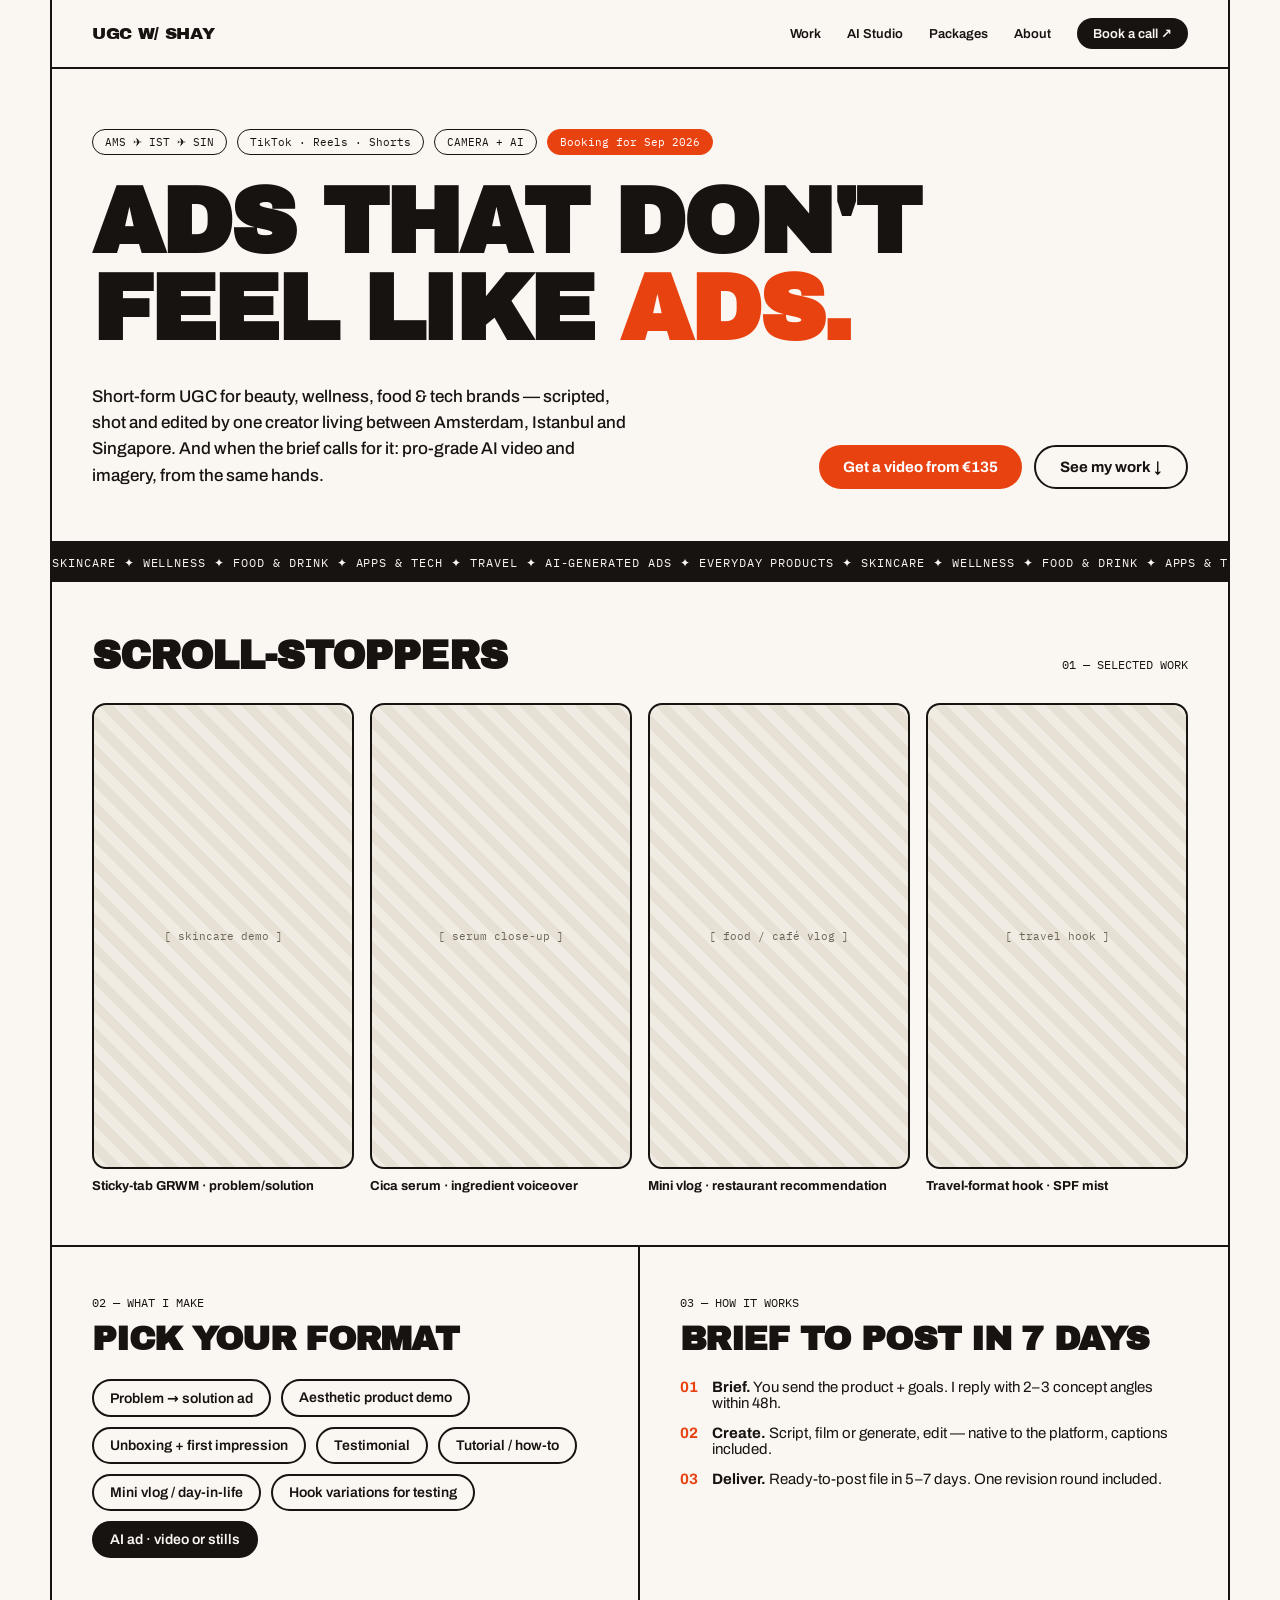
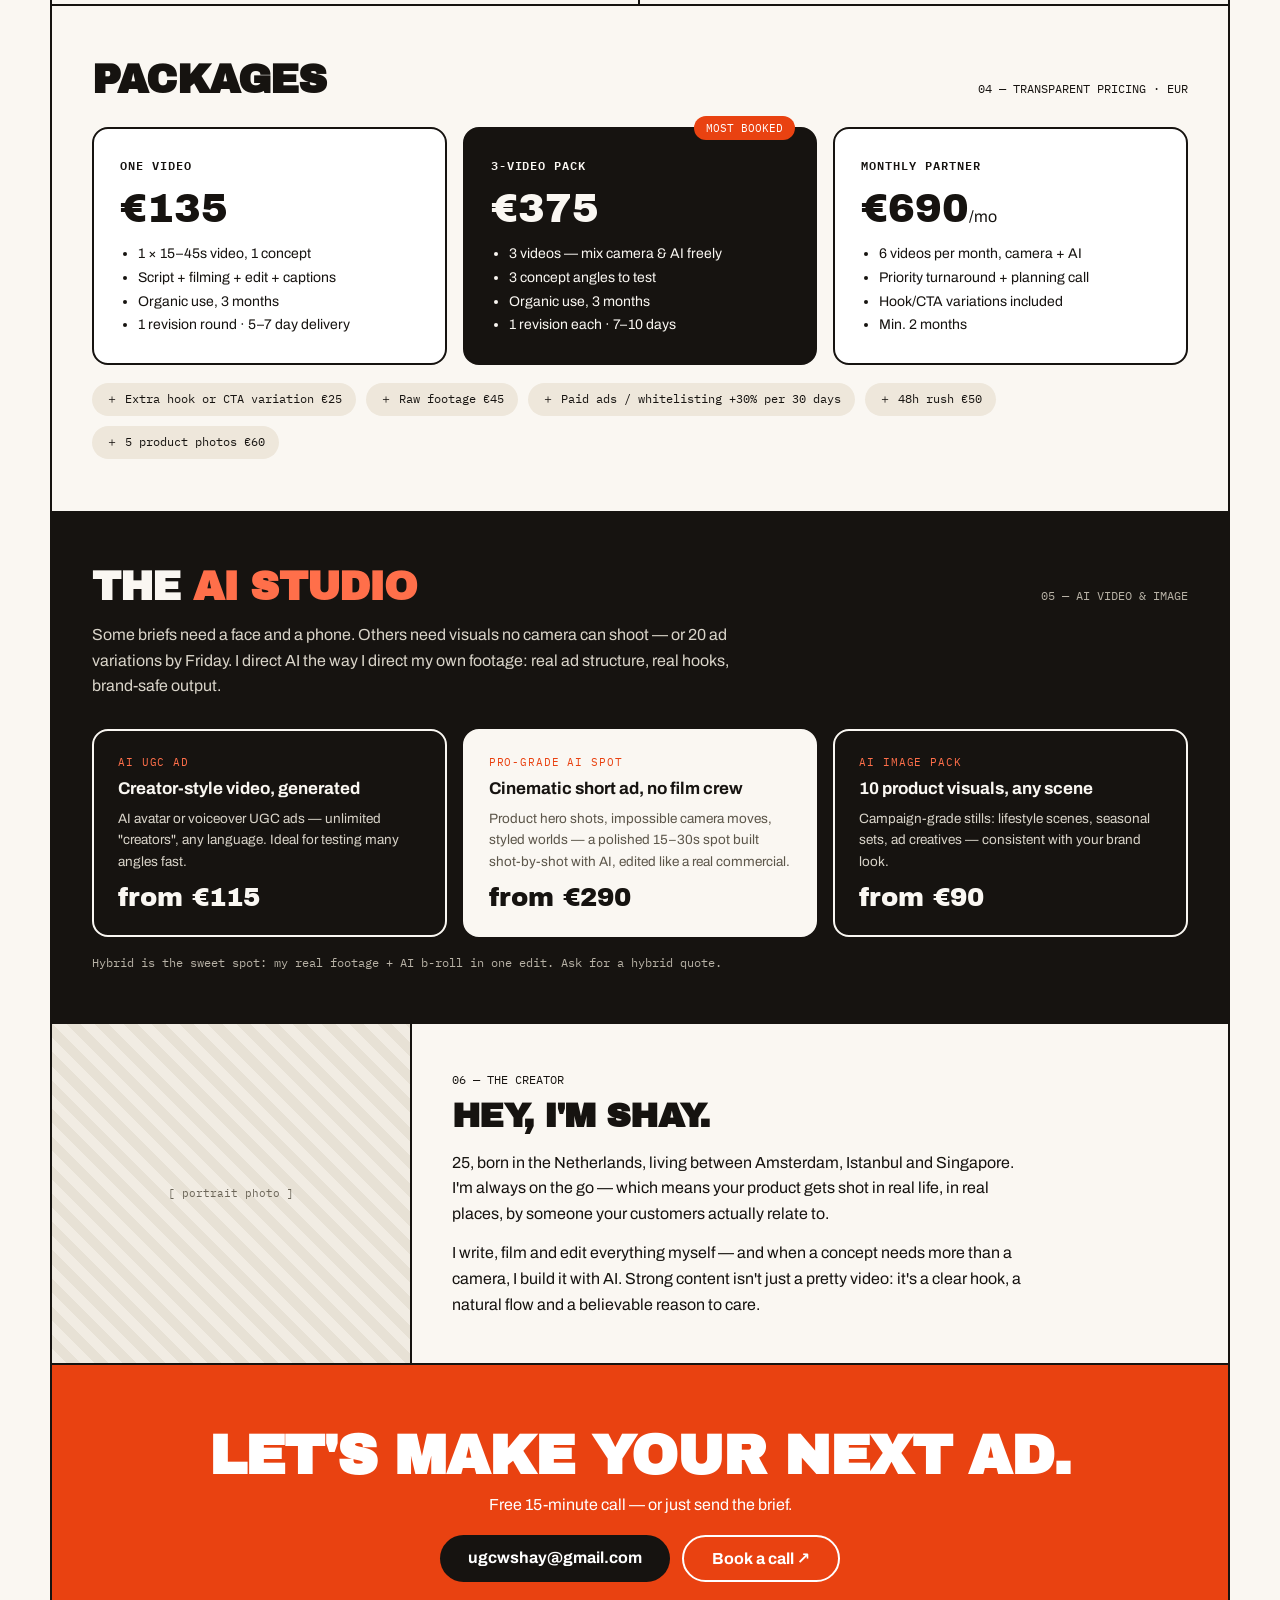
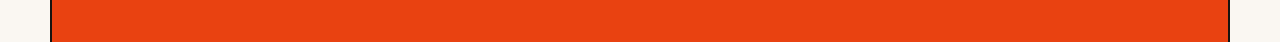
==== index.html @ 59b6ba1a "Add files via upload" ====
<!DOCTYPE html>

<html><head><meta charset="utf-8"/><meta content="width=device-width, initial-scale=1" name="viewport"/><title>UGC W/ SHAY — Short-form UGC for beauty, wellness, food &amp; tech brands</title><meta content="Short-form UGC and AI video for beauty, wellness, food and tech brands. Scripted, shot and edited by one creator between Amsterdam, Istanbul and Singapore." name="description"/><meta content="UGC W/ SHAY" property="og:title"/><meta content="Ads that don't feel like ads. Short-form UGC and AI video for brands." property="og:description"/><meta content="index,follow" name="robots"/><style>@font-face{font-family:'Archivo';font-style:normal;font-weight:400;src:url([data-uri]) format('woff2');font-display:block}@font-face{font-family:'Archivo';font-style:normal;font-weight:500;src:url([data-uri]) format('woff2');font-display:block}@font-face{font-family:'Archivo';font-style:normal;font-weight:600;src:url([data-uri]) format('woff2');font-display:block}@font-face{font-family:'Archivo';font-style:normal;font-weight:700;src:url([data-uri]) format('woff2');font-display:block}@font-face{font-family:'Archivo';font-style:normal;font-weight:800;src:url([data-uri]) format('woff2');font-display:block}@font-face{font-family:'Archivo Black';font-style:normal;font-weight:400;src:url([data-uri]) format('woff2');font-display:block}@font-face{font-family:'IBM Plex Mono';font-style:normal;font-weight:400;src:url([data-uri]) format('woff2');font-display:block}@font-face{font-family:'IBM Plex Mono';font-style:normal;font-weight:500;src:url([data-uri]) format('woff2');font-display:block}@font-face{font-family:'IBM Plex Mono';font-style:normal;font-weight:600;src:url([data-uri]) format('woff2');font-display:block}
*{margin:0;padding:0;box-sizing:border-box}
body{margin:0;background:#faf7f2;font-family:Archivo,system-ui,sans-serif;color:#161310;
     -webkit-font-smoothing:antialiased}
a{color:inherit;text-decoration:none}
/* the marquee is a CSS animation; freeze it at frame 0 for a static export */
@keyframes tick{from{transform:translateX(0)}to{transform:translateX(-50%)}}
</style></head><body>
<div style="max-width:1180px;margin:0 auto;background:#faf7f2;border-left:2px solid #161310;border-right:2px solid #161310;min-height:100vh">
<div style="display:flex;justify-content:space-between;align-items:center;padding:18px 40px;border-bottom:2px solid #161310;position:sticky;top:0;background:#faf7f2;z-index:10">
<div style="font-family:'Archivo Black';font-size:17px;letter-spacing:-.02em">UGC W/ SHAY</div>
<div style="display:flex;gap:26px;font-size:13px;font-weight:600;align-items:center"><a href="#work">Work</a><a href="#ai">AI Studio</a><a href="#packages">Packages</a><a href="#about">About</a><a href="#contact" style="background:#161310;color:#faf7f2;padding:8px 16px;border-radius:99px">Book a call ↗</a></div>
</div>
<div style="padding:60px 40px 52px;border-bottom:2px solid #161310">
<div style="display:flex;flex-wrap:wrap;gap:10px;margin-bottom:24px;font-family:'IBM Plex Mono',monospace;font-size:11px">
<span style="border:1.5px solid #161310;border-radius:99px;padding:5px 12px">AMS ✈ IST ✈ SIN</span>
<span style="border:1.5px solid #161310;border-radius:99px;padding:5px 12px">TikTok · Reels · Shorts</span>
<span style="border:1.5px solid #161310;border-radius:99px;padding:5px 12px">CAMERA + AI</span>
<span style="background:#E94211;color:#fff;border:1.5px solid #E94211;border-radius:99px;padding:5px 12px">Booking for Sep 2026</span>
</div>
<h1 style="margin:0;font-family:'Archivo Black';font-size:92px;line-height:.95;letter-spacing:-.03em;text-wrap:balance">ADS THAT DON'T<br/>FEEL LIKE <span style="color:#E94211">ADS.</span></h1>
<div style="display:flex;flex-wrap:wrap;gap:40px;align-items:flex-end;margin-top:30px">
<p style="margin:0;max-width:540px;font-size:17px;line-height:1.55;font-weight:500">Short-form UGC for beauty, wellness, food &amp; tech brands — scripted, shot and edited by one creator living between Amsterdam, Istanbul and Singapore. And when the brief calls for it: pro-grade AI video and imagery, from the same hands.</p>
<div style="display:flex;gap:12px;margin-left:auto"><a href="#packages" style="background:#E94211;color:#fff;padding:14px 24px;border-radius:99px;font-weight:700;font-size:15px">Get a video from €135</a><a href="#work" style="border:2px solid #161310;padding:12px 24px;border-radius:99px;font-weight:700;font-size:15px">See my work ↓</a></div>
</div>
</div>
<div style="background:#161310;color:#faf7f2;padding:12px 0;overflow:hidden;white-space:nowrap;font-family:'IBM Plex Mono',monospace;font-size:12px;letter-spacing:.08em">
<div style="display:inline-block;animation:tick 30s linear infinite"><span>SKINCARE ✦ WELLNESS ✦ FOOD &amp; DRINK ✦ APPS &amp; TECH ✦ TRAVEL ✦ AI-GENERATED ADS ✦ EVERYDAY PRODUCTS ✦ </span><span>SKINCARE ✦ WELLNESS ✦ FOOD &amp; DRINK ✦ APPS &amp; TECH ✦ TRAVEL ✦ AI-GENERATED ADS ✦ EVERYDAY PRODUCTS ✦ </span></div>
</div>
<div id="work" style="padding:52px 40px;border-bottom:2px solid #161310">
<div style="display:flex;justify-content:space-between;align-items:baseline;margin-bottom:26px"><h2 style="margin:0;font-family:'Archivo Black';font-size:40px;letter-spacing:-.02em">SCROLL-STOPPERS</h2><span style="font-family:'IBM Plex Mono',monospace;font-size:12px">01 — SELECTED WORK</span></div>
<div style="display:grid;grid-template-columns:repeat(4,1fr);gap:16px">
<div style="display:flex;flex-direction:column;gap:10px"><div style="aspect-ratio:9/16;border:2px solid #161310;border-radius:14px;background:repeating-linear-gradient(45deg,#f1ece3 0 10px,#e7e1d5 10px 20px);display:grid;place-items:center;font-family:'IBM Plex Mono',monospace;font-size:11px;color:#6b6558">[ skincare demo ]</div><b style="font-size:13px">Sticky-tab GRWM · problem/solution</b></div>
<div style="display:flex;flex-direction:column;gap:10px"><div style="aspect-ratio:9/16;border:2px solid #161310;border-radius:14px;background:repeating-linear-gradient(45deg,#f1ece3 0 10px,#e7e1d5 10px 20px);display:grid;place-items:center;font-family:'IBM Plex Mono',monospace;font-size:11px;color:#6b6558">[ serum close-up ]</div><b style="font-size:13px">Cica serum · ingredient voiceover</b></div>
<div style="display:flex;flex-direction:column;gap:10px"><div style="aspect-ratio:9/16;border:2px solid #161310;border-radius:14px;background:repeating-linear-gradient(45deg,#f1ece3 0 10px,#e7e1d5 10px 20px);display:grid;place-items:center;font-family:'IBM Plex Mono',monospace;font-size:11px;color:#6b6558">[ food / café vlog ]</div><b style="font-size:13px">Mini vlog · restaurant recommendation</b></div>
<div style="display:flex;flex-direction:column;gap:10px"><div style="aspect-ratio:9/16;border:2px solid #161310;border-radius:14px;background:repeating-linear-gradient(45deg,#f1ece3 0 10px,#e7e1d5 10px 20px);display:grid;place-items:center;font-family:'IBM Plex Mono',monospace;font-size:11px;color:#6b6558">[ travel hook ]</div><b style="font-size:13px">Travel-format hook · SPF mist</b></div>
</div>
</div>

<div style="display:grid;grid-template-columns:1fr 1fr;border-bottom:2px solid #161310">
<div style="padding:46px 40px;border-right:2px solid #161310">
<span style="font-family:'IBM Plex Mono',monospace;font-size:12px">02 — WHAT I MAKE</span>
<h2 style="margin:10px 0 22px;font-family:'Archivo Black';font-size:34px;letter-spacing:-.02em">PICK YOUR FORMAT</h2>
<div style="display:flex;flex-wrap:wrap;gap:10px;font-size:14px;font-weight:600">
<span style="border:2px solid #161310;border-radius:99px;padding:9px 16px">Problem → solution ad</span><span style="border:2px solid #161310;border-radius:99px;padding:9px 16px">Aesthetic product demo</span><span style="border:2px solid #161310;border-radius:99px;padding:9px 16px">Unboxing + first impression</span><span style="border:2px solid #161310;border-radius:99px;padding:9px 16px">Testimonial</span><span style="border:2px solid #161310;border-radius:99px;padding:9px 16px">Tutorial / how-to</span><span style="border:2px solid #161310;border-radius:99px;padding:9px 16px">Mini vlog / day-in-life</span><span style="border:2px solid #161310;border-radius:99px;padding:9px 16px">Hook variations for testing</span><span style="background:#161310;color:#faf7f2;border:2px solid #161310;border-radius:99px;padding:9px 16px">AI ad · video or stills</span>
</div>
</div>
<div style="padding:46px 40px">
<span style="font-family:'IBM Plex Mono',monospace;font-size:12px">03 — HOW IT WORKS</span>
<h2 style="margin:10px 0 22px;font-family:'Archivo Black';font-size:34px;letter-spacing:-.02em">BRIEF TO POST IN 7 DAYS</h2>
<div style="display:flex;flex-direction:column;gap:14px;font-size:15px">
<div style="display:flex;gap:14px"><b style="color:#E94211">01</b><span><b>Brief.</b> You send the product + goals. I reply with 2–3 concept angles within 48h.</span></div>
<div style="display:flex;gap:14px"><b style="color:#E94211">02</b><span><b>Create.</b> Script, film or generate, edit — native to the platform, captions included.</span></div>
<div style="display:flex;gap:14px"><b style="color:#E94211">03</b><span><b>Deliver.</b> Ready-to-post file in 5–7 days. One revision round included.</span></div>
</div>
</div>
</div>
<div id="packages" style="padding:52px 40px;border-bottom:2px solid #161310">
<div style="display:flex;justify-content:space-between;align-items:baseline;margin-bottom:26px"><h2 style="margin:0;font-family:'Archivo Black';font-size:40px;letter-spacing:-.02em">PACKAGES</h2><span style="font-family:'IBM Plex Mono',monospace;font-size:12px">04 — TRANSPARENT PRICING · EUR</span></div>
<div style="display:grid;grid-template-columns:1fr 1fr 1fr;gap:16px">
<div style="border:2px solid #161310;border-radius:16px;padding:26px;display:flex;flex-direction:column;gap:12px;background:#fff">
<b style="font-family:'IBM Plex Mono',monospace;font-size:12px;letter-spacing:.08em">ONE VIDEO</b>
<div style="font-family:'Archivo Black';font-size:40px">€135</div>
<ul style="margin:0;padding-left:18px;font-size:14px;line-height:1.7"><li>1 × 15–45s video, 1 concept</li><li>Script + filming + edit + captions</li><li>Organic use, 3 months</li><li>1 revision round · 5–7 day delivery</li></ul>
</div>
<div style="border:2px solid #161310;border-radius:16px;padding:26px;display:flex;flex-direction:column;gap:12px;background:#161310;color:#faf7f2;position:relative">
<span style="position:absolute;top:-13px;right:20px;background:#E94211;color:#fff;font-family:'IBM Plex Mono',monospace;font-size:11px;padding:5px 12px;border-radius:99px">MOST BOOKED</span>
<b style="font-family:'IBM Plex Mono',monospace;font-size:12px;letter-spacing:.08em">3-VIDEO PACK</b>
<div style="font-family:'Archivo Black';font-size:40px">€375</div>
<ul style="margin:0;padding-left:18px;font-size:14px;line-height:1.7"><li>3 videos — mix camera &amp; AI freely</li><li>3 concept angles to test</li><li>Organic use, 3 months</li><li>1 revision each · 7–10 days</li></ul>
</div>
<div style="border:2px solid #161310;border-radius:16px;padding:26px;display:flex;flex-direction:column;gap:12px;background:#fff">
<b style="font-family:'IBM Plex Mono',monospace;font-size:12px;letter-spacing:.08em">MONTHLY PARTNER</b>
<div style="font-family:'Archivo Black';font-size:40px">€690<span style="font-size:16px;font-family:Archivo">/mo</span></div>
<ul style="margin:0;padding-left:18px;font-size:14px;line-height:1.7"><li>6 videos per month, camera + AI</li><li>Priority turnaround + planning call</li><li>Hook/CTA variations included</li><li>Min. 2 months</li></ul>
</div>
</div>
<div style="margin-top:18px;display:flex;flex-wrap:wrap;gap:10px;font-family:'IBM Plex Mono',monospace;font-size:12px">
<span style="background:#eee7db;border-radius:99px;padding:8px 14px">＋ Extra hook or CTA variation €25</span><span style="background:#eee7db;border-radius:99px;padding:8px 14px">＋ Raw footage €45</span><span style="background:#eee7db;border-radius:99px;padding:8px 14px">＋ Paid ads / whitelisting +30% per 30 days</span><span style="background:#eee7db;border-radius:99px;padding:8px 14px">＋ 48h rush €50</span><span style="background:#eee7db;border-radius:99px;padding:8px 14px">＋ 5 product photos €60</span>
</div>
</div><div id="ai" style="padding:52px 40px;border-bottom:2px solid #161310;background:#161310;color:#faf7f2">
<div style="display:flex;justify-content:space-between;align-items:baseline;margin-bottom:14px"><h2 style="margin:0;font-family:'Archivo Black';font-size:40px;letter-spacing:-.02em">THE <span style="color:#FF6F4A">AI STUDIO</span></h2><span style="font-family:'IBM Plex Mono',monospace;font-size:12px;color:#b8b2a6">05 — AI VIDEO &amp; IMAGE</span></div>
<p style="margin:0 0 30px;max-width:640px;font-size:16px;line-height:1.6;color:#d9d4c9">Some briefs need a face and a phone. Others need visuals no camera can shoot — or 20 ad variations by Friday. I direct AI the way I direct my own footage: real ad structure, real hooks, brand-safe output.</p>
<div style="display:grid;grid-template-columns:1fr 1fr 1fr;gap:16px">
<div style="border:2px solid #faf7f2;border-radius:16px;padding:24px;display:flex;flex-direction:column;gap:10px">
<span style="font-family:'IBM Plex Mono',monospace;font-size:11px;letter-spacing:.08em;color:#FF6F4A">AI UGC AD</span>
<b style="font-size:17px">Creator-style video, generated</b>
<p style="margin:0;font-size:13.5px;line-height:1.6;color:#d9d4c9">AI avatar or voiceover UGC ads — unlimited "creators", any language. Ideal for testing many angles fast.</p>
<div style="margin-top:auto;font-family:'Archivo Black';font-size:26px">from €115</div>
</div>
<div style="border:2px solid #faf7f2;border-radius:16px;padding:24px;display:flex;flex-direction:column;gap:10px;background:#faf7f2;color:#161310">
<span style="font-family:'IBM Plex Mono',monospace;font-size:11px;letter-spacing:.08em;color:#E94211">PRO-GRADE AI SPOT</span>
<b style="font-size:17px">Cinematic short ad, no film crew</b>
<p style="margin:0;font-size:13.5px;line-height:1.6;color:#5c564a">Product hero shots, impossible camera moves, styled worlds — a polished 15–30s spot built shot-by-shot with AI, edited like a real commercial.</p>
<div style="margin-top:auto;font-family:'Archivo Black';font-size:26px">from €290</div>
</div>
<div style="border:2px solid #faf7f2;border-radius:16px;padding:24px;display:flex;flex-direction:column;gap:10px">
<span style="font-family:'IBM Plex Mono',monospace;font-size:11px;letter-spacing:.08em;color:#FF6F4A">AI IMAGE PACK</span>
<b style="font-size:17px">10 product visuals, any scene</b>
<p style="margin:0;font-size:13.5px;line-height:1.6;color:#d9d4c9">Campaign-grade stills: lifestyle scenes, seasonal sets, ad creatives — consistent with your brand look.</p>
<div style="margin-top:auto;font-family:'Archivo Black';font-size:26px">from €90</div>
</div>
</div>
<p style="margin:18px 0 0;font-family:'IBM Plex Mono',monospace;font-size:11.5px;color:#b8b2a6">Hybrid is the sweet spot: my real footage + AI b-roll in one edit. Ask for a hybrid quote.</p>
</div>
<div id="about" style="display:grid;grid-template-columns:360px 1fr;border-bottom:2px solid #161310">
<div style="border-right:2px solid #161310;background:repeating-linear-gradient(45deg,#f1ece3 0 10px,#e7e1d5 10px 20px);display:grid;place-items:center;min-height:320px;font-family:'IBM Plex Mono',monospace;font-size:11px;color:#6b6558">[ portrait photo ]</div>
<div style="padding:46px 40px">
<span style="font-family:'IBM Plex Mono',monospace;font-size:12px">06 — THE CREATOR</span>
<h2 style="margin:10px 0 16px;font-family:'Archivo Black';font-size:34px;letter-spacing:-.02em">HEY, I'M SHAY.</h2>
<p style="margin:0 0 14px;font-size:16px;line-height:1.6;max-width:580px">25, born in the Netherlands, living between Amsterdam, Istanbul and Singapore. I'm always on the go — which means your product gets shot in real life, in real places, by someone your customers actually relate to.</p>
<p style="margin:0;font-size:16px;line-height:1.6;max-width:580px">I write, film and edit everything myself — and when a concept needs more than a camera, I build it with AI. Strong content isn't just a pretty video: it's a clear hook, a natural flow and a believable reason to care.</p>
</div>
</div>
<div id="contact" style="padding:60px 40px;text-align:center;background:#E94211;color:#fff">
<h2 style="margin:0 0 10px;font-family:'Archivo Black';font-size:56px;letter-spacing:-.02em">LET'S MAKE YOUR NEXT AD.</h2>
<p style="margin:0 0 22px;font-size:16px">Free 15-minute call — or just send the brief.</p>
<div style="display:inline-flex;gap:12px"><a href="mailto:ugcwshay@gmail.com" style="background:#161310;padding:14px 28px;border-radius:99px;font-weight:700;color:#fff">ugcwshay@gmail.com</a><span style="border:2px solid #fff;padding:12px 28px;border-radius:99px;font-weight:700">Book a call ↗</span></div>
</div>
</div>
</body></html>
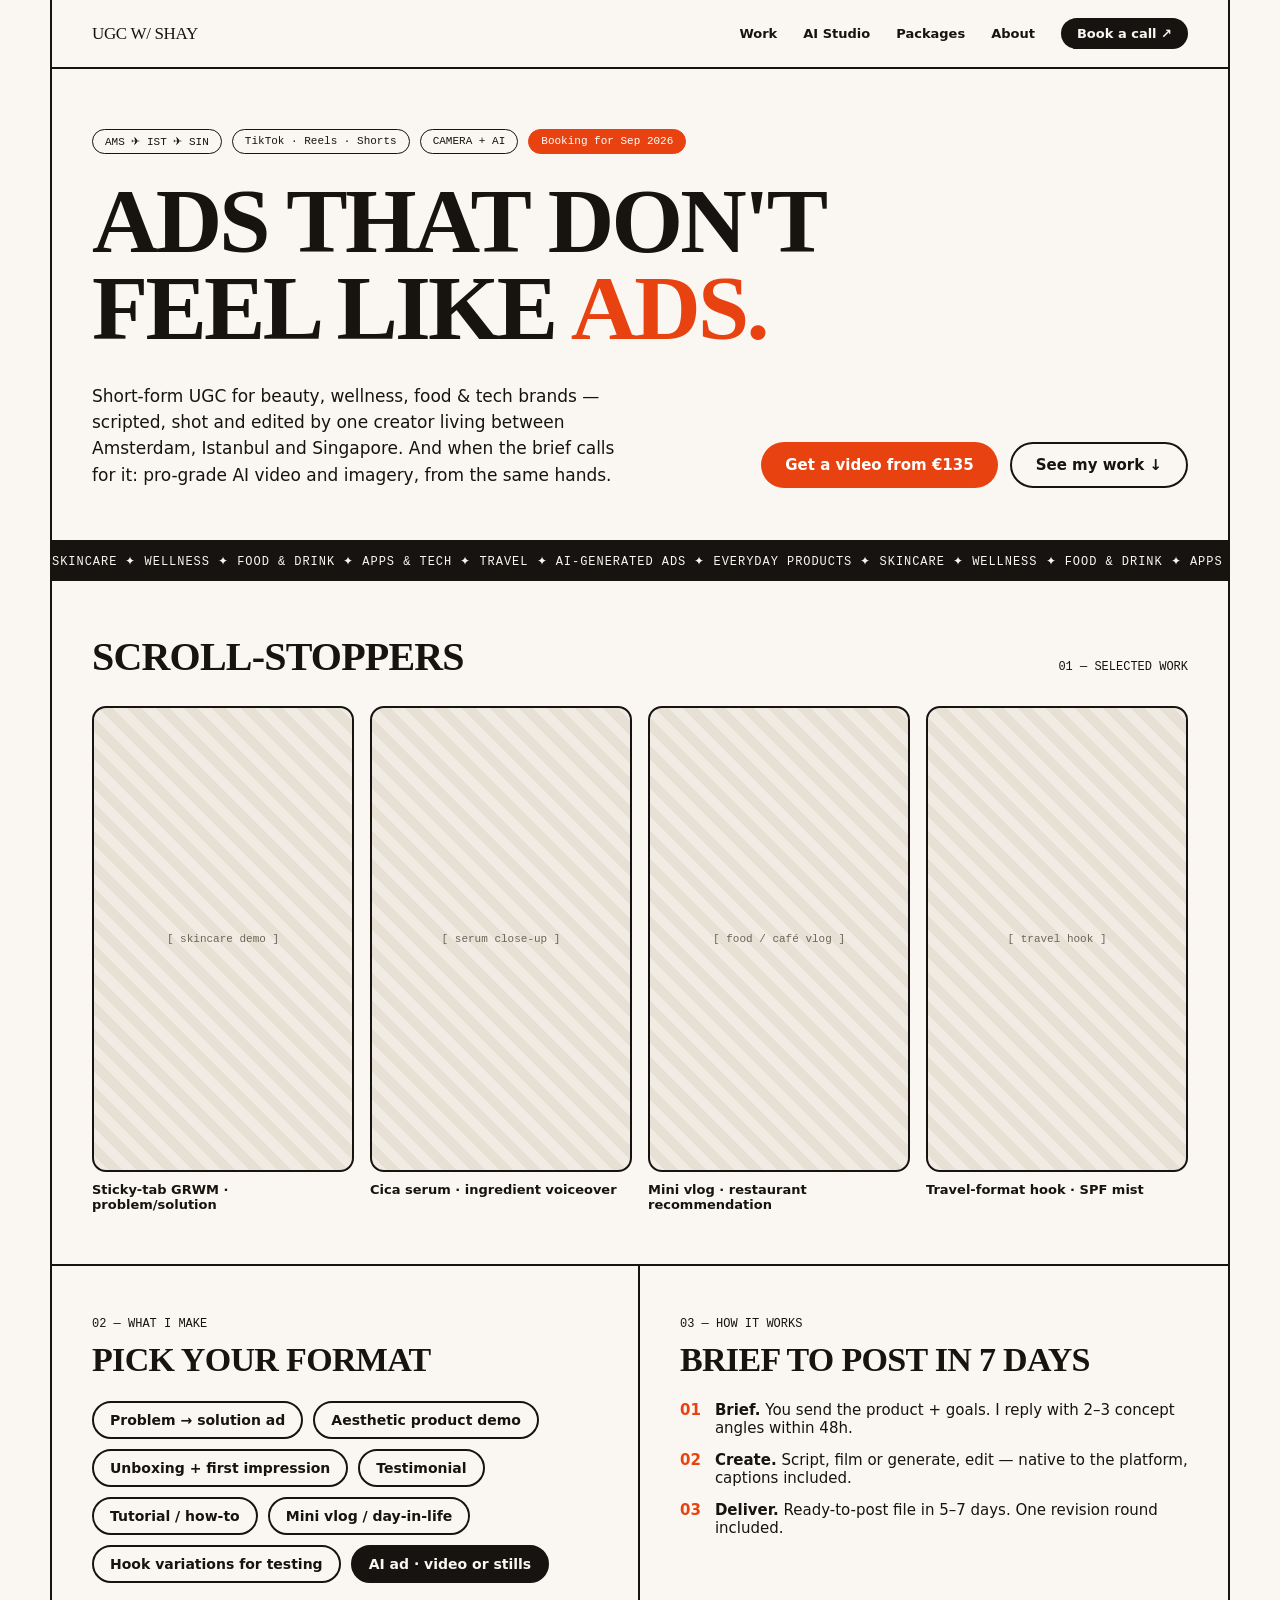
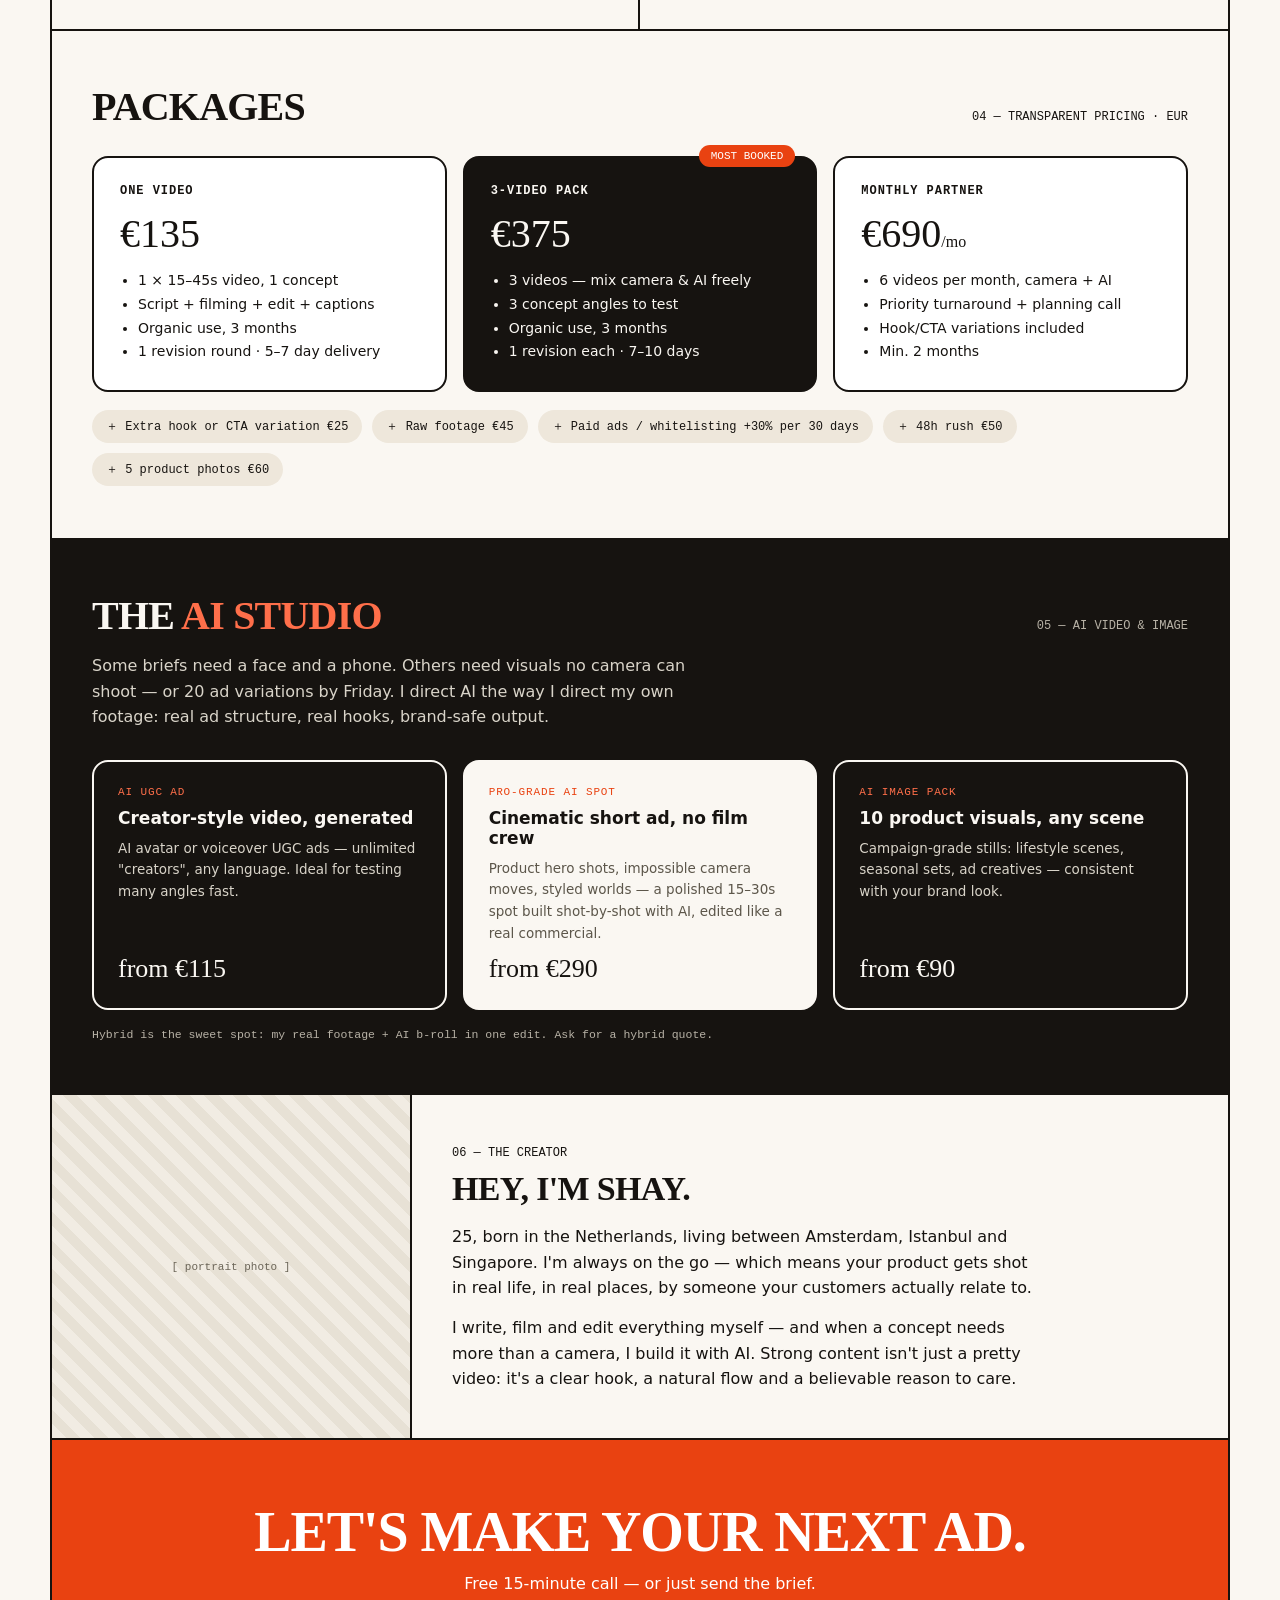
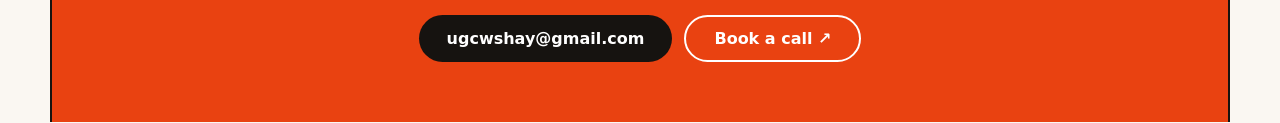
==== commit 2be4e5cc: "Add files via upload" ====
--- a/index.html
+++ b/index.html
@@ -1,19 +1,52 @@
 <!DOCTYPE html>
 
-<html><head><meta charset="utf-8"/><meta content="width=device-width, initial-scale=1" name="viewport"/><title>UGC W/ SHAY — Short-form UGC for beauty, wellness, food &amp; tech brands</title><meta content="Short-form UGC and AI video for beauty, wellness, food and tech brands. Scripted, shot and edited by one creator between Amsterdam, Istanbul and Singapore." name="description"/><meta content="UGC W/ SHAY" property="og:title"/><meta content="Ads that don't feel like ads. Short-form UGC and AI video for brands." property="og:description"/><meta content="index,follow" name="robots"/><style>@font-face{font-family:'Archivo';font-style:normal;font-weight:400;src:url([data-uri]) format('woff2');font-display:block}@font-face{font-family:'Archivo';font-style:normal;font-weight:500;src:url([data-uri]) format('woff2');font-display:block}@font-face{font-family:'Archivo';font-style:normal;font-weight:600;src:url([data-uri]) format('woff2');font-display:block}@font-face{font-family:'Archivo';font-style:normal;font-weight:700;src:url([data-uri]) format('woff2');font-display:block}@font-face{font-family:'Archivo';font-style:normal;font-weight:800;src:url([data-uri]) format('woff2');font-display:block}@font-face{font-family:'Archivo Black';font-style:normal;font-weight:400;src:url([data-uri]) format('woff2');font-display:block}@font-face{font-family:'IBM Plex Mono';font-style:normal;font-weight:400;src:url([data-uri]) format('woff2');font-display:block}@font-face{font-family:'IBM Plex Mono';font-style:normal;font-weight:500;src:url([data-uri]) format('woff2');font-display:block}@font-face{font-family:'IBM Plex Mono';font-style:normal;font-weight:600;src:url([data-uri]) format('woff2');font-display:block}
+<html><head><meta charset="utf-8"/><meta content="width=device-width, initial-scale=1" name="viewport"/><title>UGC W/ SHAY — Short-form UGC for beauty, wellness, food &amp; tech brands</title><meta content="Short-form UGC and AI video for beauty, wellness, food and tech brands. Scripted, shot and edited by one creator between Amsterdam, Istanbul and Singapore." name="description"/><meta content="UGC W/ SHAY" property="og:title"/><meta content="Ads that don't feel like ads. Short-form UGC and AI video for brands." property="og:description"/><meta content="index,follow" name="robots"/><link href="fonts.css" rel="stylesheet"/><style>
 *{margin:0;padding:0;box-sizing:border-box}
 body{margin:0;background:#faf7f2;font-family:Archivo,system-ui,sans-serif;color:#161310;
      -webkit-font-smoothing:antialiased}
 a{color:inherit;text-decoration:none}
 /* the marquee is a CSS animation; freeze it at frame 0 for a static export */
 @keyframes tick{from{transform:translateX(0)}to{transform:translateX(-50%)}}
+
+/* ---- mobile ---- */
+@media (max-width:820px){
+  .wrap{max-width:100%!important;border-left:0!important;border-right:0!important}
+  .sec{padding-left:20px!important;padding-right:20px!important}
+  .nav{padding-top:14px!important;padding-bottom:14px!important}
+  .navlinks{display:none!important}
+  h1{font-size:44px!important;line-height:1!important;letter-spacing:-.02em!important}
+  h2{font-size:26px!important}
+  .contact h2{font-size:30px!important}
+  .herorow{display:block!important}
+  .ctarow{margin-left:0!important;margin-top:22px!important;flex-wrap:wrap!important}
+  .ctarow a{flex:1 1 auto!important;text-align:center!important}
+  .g4{grid-template-columns:1fr 1fr!important;gap:12px!important}
+  .g3{grid-template-columns:1fr!important}
+  .g2{grid-template-columns:1fr!important}
+  .g2>div{border-right:0!important}
+  .g2>div:first-child{border-bottom:2px solid #161310!important}
+  .gabout{grid-template-columns:1fr!important}
+  .gabout>div:first-child{border-right:0!important;border-bottom:2px solid #161310!important;min-height:240px!important}
+  .ticker{font-size:10px!important}
+  .headrow{display:block!important}
+  .headrow>span{display:block!important;margin-top:8px!important}
+  .cbtns{display:flex!important;flex-direction:column!important;gap:10px!important;width:100%!important}
+  .cbtns>a,.cbtns>span{display:block!important;text-align:center!important;white-space:nowrap!important}
+}
+@media (max-width:480px){
+  h1{font-size:34px!important}
+  html,body{overflow-x:hidden!important}
+}
+@media (max-width:340px){
+  .g4{grid-template-columns:1fr!important}
+}
 </style></head><body>
-<div style="max-width:1180px;margin:0 auto;background:#faf7f2;border-left:2px solid #161310;border-right:2px solid #161310;min-height:100vh">
-<div style="display:flex;justify-content:space-between;align-items:center;padding:18px 40px;border-bottom:2px solid #161310;position:sticky;top:0;background:#faf7f2;z-index:10">
+<div class="wrap" style="max-width:1180px;margin:0 auto;background:#faf7f2;border-left:2px solid #161310;border-right:2px solid #161310;min-height:100vh">
+<div class="sec nav" style="display:flex;justify-content:space-between;align-items:center;padding:18px 40px;border-bottom:2px solid #161310;position:sticky;top:0;background:#faf7f2;z-index:10">
 <div style="font-family:'Archivo Black';font-size:17px;letter-spacing:-.02em">UGC W/ SHAY</div>
-<div style="display:flex;gap:26px;font-size:13px;font-weight:600;align-items:center"><a href="#work">Work</a><a href="#ai">AI Studio</a><a href="#packages">Packages</a><a href="#about">About</a><a href="#contact" style="background:#161310;color:#faf7f2;padding:8px 16px;border-radius:99px">Book a call ↗</a></div>
+<div class="navlinks" style="display:flex;gap:26px;font-size:13px;font-weight:600;align-items:center"><a href="#work">Work</a><a href="#ai">AI Studio</a><a href="#packages">Packages</a><a href="#about">About</a><a href="#contact" style="background:#161310;color:#faf7f2;padding:8px 16px;border-radius:99px">Book a call ↗</a></div>
 </div>
-<div style="padding:60px 40px 52px;border-bottom:2px solid #161310">
+<div class="sec" style="padding:60px 40px 52px;border-bottom:2px solid #161310">
 <div style="display:flex;flex-wrap:wrap;gap:10px;margin-bottom:24px;font-family:'IBM Plex Mono',monospace;font-size:11px">
 <span style="border:1.5px solid #161310;border-radius:99px;padding:5px 12px">AMS ✈ IST ✈ SIN</span>
 <span style="border:1.5px solid #161310;border-radius:99px;padding:5px 12px">TikTok · Reels · Shorts</span>
@@ -21,25 +54,28 @@
 <span style="background:#E94211;color:#fff;border:1.5px solid #E94211;border-radius:99px;padding:5px 12px">Booking for Sep 2026</span>
 </div>
 <h1 style="margin:0;font-family:'Archivo Black';font-size:92px;line-height:.95;letter-spacing:-.03em;text-wrap:balance">ADS THAT DON'T<br/>FEEL LIKE <span style="color:#E94211">ADS.</span></h1>
-<div style="display:flex;flex-wrap:wrap;gap:40px;align-items:flex-end;margin-top:30px">
+<div class="herorow" style="display:flex;flex-wrap:wrap;gap:40px;align-items:flex-end;margin-top:30px">
 <p style="margin:0;max-width:540px;font-size:17px;line-height:1.55;font-weight:500">Short-form UGC for beauty, wellness, food &amp; tech brands — scripted, shot and edited by one creator living between Amsterdam, Istanbul and Singapore. And when the brief calls for it: pro-grade AI video and imagery, from the same hands.</p>
-<div style="display:flex;gap:12px;margin-left:auto"><a href="#packages" style="background:#E94211;color:#fff;padding:14px 24px;border-radius:99px;font-weight:700;font-size:15px">Get a video from €135</a><a href="#work" style="border:2px solid #161310;padding:12px 24px;border-radius:99px;font-weight:700;font-size:15px">See my work ↓</a></div>
+<div class="ctarow" style="display:flex;gap:12px;margin-left:auto"><a href="#packages" style="background:#E94211;color:#fff;padding:14px 24px;border-radius:99px;font-weight:700;font-size:15px">Get a video from €135</a><a href="#work" style="border:2px solid #161310;padding:12px 24px;border-radius:99px;font-weight:700;font-size:15px">See my work ↓</a></div>
 </div>
 </div>
-<div style="background:#161310;color:#faf7f2;padding:12px 0;overflow:hidden;white-space:nowrap;font-family:'IBM Plex Mono',monospace;font-size:12px;letter-spacing:.08em">
+<div class="sec ticker" style="background:#161310;color:#faf7f2;padding:12px 0;overflow:hidden;white-space:nowrap;font-family:'IBM Plex Mono',monospace;font-size:12px;letter-spacing:.08em">
 <div style="display:inline-block;animation:tick 30s linear infinite"><span>SKINCARE ✦ WELLNESS ✦ FOOD &amp; DRINK ✦ APPS &amp; TECH ✦ TRAVEL ✦ AI-GENERATED ADS ✦ EVERYDAY PRODUCTS ✦ </span><span>SKINCARE ✦ WELLNESS ✦ FOOD &amp; DRINK ✦ APPS &amp; TECH ✦ TRAVEL ✦ AI-GENERATED ADS ✦ EVERYDAY PRODUCTS ✦ </span></div>
 </div>
-<div id="work" style="padding:52px 40px;border-bottom:2px solid #161310">
-<div style="display:flex;justify-content:space-between;align-items:baseline;margin-bottom:26px"><h2 style="margin:0;font-family:'Archivo Black';font-size:40px;letter-spacing:-.02em">SCROLL-STOPPERS</h2><span style="font-family:'IBM Plex Mono',monospace;font-size:12px">01 — SELECTED WORK</span></div>
-<div style="display:grid;grid-template-columns:repeat(4,1fr);gap:16px">
-<div style="display:flex;flex-direction:column;gap:10px"><div style="aspect-ratio:9/16;border:2px solid #161310;border-radius:14px;background:repeating-linear-gradient(45deg,#f1ece3 0 10px,#e7e1d5 10px 20px);display:grid;place-items:center;font-family:'IBM Plex Mono',monospace;font-size:11px;color:#6b6558">[ skincare demo ]</div><b style="font-size:13px">Sticky-tab GRWM · problem/solution</b></div>
-<div style="display:flex;flex-direction:column;gap:10px"><div style="aspect-ratio:9/16;border:2px solid #161310;border-radius:14px;background:repeating-linear-gradient(45deg,#f1ece3 0 10px,#e7e1d5 10px 20px);display:grid;place-items:center;font-family:'IBM Plex Mono',monospace;font-size:11px;color:#6b6558">[ serum close-up ]</div><b style="font-size:13px">Cica serum · ingredient voiceover</b></div>
-<div style="display:flex;flex-direction:column;gap:10px"><div style="aspect-ratio:9/16;border:2px solid #161310;border-radius:14px;background:repeating-linear-gradient(45deg,#f1ece3 0 10px,#e7e1d5 10px 20px);display:grid;place-items:center;font-family:'IBM Plex Mono',monospace;font-size:11px;color:#6b6558">[ food / café vlog ]</div><b style="font-size:13px">Mini vlog · restaurant recommendation</b></div>
-<div style="display:flex;flex-direction:column;gap:10px"><div style="aspect-ratio:9/16;border:2px solid #161310;border-radius:14px;background:repeating-linear-gradient(45deg,#f1ece3 0 10px,#e7e1d5 10px 20px);display:grid;place-items:center;font-family:'IBM Plex Mono',monospace;font-size:11px;color:#6b6558">[ travel hook ]</div><b style="font-size:13px">Travel-format hook · SPF mist</b></div>
+<div class="sec" id="work" style="padding:52px 40px;border-bottom:2px solid #161310">
+<div class="headrow" style="display:flex;justify-content:space-between;align-items:baseline;margin-bottom:26px"><h2 style="margin:0;font-family:'Archivo Black';font-size:40px;letter-spacing:-.02em">SCROLL-STOPPERS</h2><span style="font-family:'IBM Plex Mono',monospace;font-size:12px">01 — SELECTED WORK</span></div>
+<div class="g4" style="display:grid;grid-template-columns:repeat(4,1fr);gap:16px">
+<div style="display:flex;flex-direction:column;gap:10px">
+<div style="aspect-ratio:9/16;border:2px solid #161310;border-radius:14px;background:repeating-linear-gradient(45deg,#f1ece3 0 10px,#e7e1d5 10px 20px);display:grid;place-items:center;font-family:'IBM Plex Mono',monospace;font-size:11px;color:#6b6558">[ skincare demo ]</div><b style="font-size:13px">Sticky-tab GRWM · problem/solution</b></div>
+<div style="display:flex;flex-direction:column;gap:10px">
+<div style="aspect-ratio:9/16;border:2px solid #161310;border-radius:14px;background:repeating-linear-gradient(45deg,#f1ece3 0 10px,#e7e1d5 10px 20px);display:grid;place-items:center;font-family:'IBM Plex Mono',monospace;font-size:11px;color:#6b6558">[ serum close-up ]</div><b style="font-size:13px">Cica serum · ingredient voiceover</b></div>
+<div style="display:flex;flex-direction:column;gap:10px">
+<div style="aspect-ratio:9/16;border:2px solid #161310;border-radius:14px;background:repeating-linear-gradient(45deg,#f1ece3 0 10px,#e7e1d5 10px 20px);display:grid;place-items:center;font-family:'IBM Plex Mono',monospace;font-size:11px;color:#6b6558">[ food / café vlog ]</div><b style="font-size:13px">Mini vlog · restaurant recommendation</b></div>
+<div style="display:flex;flex-direction:column;gap:10px">
+<div style="aspect-ratio:9/16;border:2px solid #161310;border-radius:14px;background:repeating-linear-gradient(45deg,#f1ece3 0 10px,#e7e1d5 10px 20px);display:grid;place-items:center;font-family:'IBM Plex Mono',monospace;font-size:11px;color:#6b6558">[ travel hook ]</div><b style="font-size:13px">Travel-format hook · SPF mist</b></div>
 </div>
 </div>
-
-<div style="display:grid;grid-template-columns:1fr 1fr;border-bottom:2px solid #161310">
+<div class="sec g2" style="display:grid;grid-template-columns:1fr 1fr;border-bottom:2px solid #161310">
 <div style="padding:46px 40px;border-right:2px solid #161310">
 <span style="font-family:'IBM Plex Mono',monospace;font-size:12px">02 — WHAT I MAKE</span>
 <h2 style="margin:10px 0 22px;font-family:'Archivo Black';font-size:34px;letter-spacing:-.02em">PICK YOUR FORMAT</h2>
@@ -57,9 +93,9 @@
 </div>
 </div>
 </div>
-<div id="packages" style="padding:52px 40px;border-bottom:2px solid #161310">
-<div style="display:flex;justify-content:space-between;align-items:baseline;margin-bottom:26px"><h2 style="margin:0;font-family:'Archivo Black';font-size:40px;letter-spacing:-.02em">PACKAGES</h2><span style="font-family:'IBM Plex Mono',monospace;font-size:12px">04 — TRANSPARENT PRICING · EUR</span></div>
-<div style="display:grid;grid-template-columns:1fr 1fr 1fr;gap:16px">
+<div class="sec" id="packages" style="padding:52px 40px;border-bottom:2px solid #161310">
+<div class="headrow" style="display:flex;justify-content:space-between;align-items:baseline;margin-bottom:26px"><h2 style="margin:0;font-family:'Archivo Black';font-size:40px;letter-spacing:-.02em">PACKAGES</h2><span style="font-family:'IBM Plex Mono',monospace;font-size:12px">04 — TRANSPARENT PRICING · EUR</span></div>
+<div class="g3" style="display:grid;grid-template-columns:1fr 1fr 1fr;gap:16px">
 <div style="border:2px solid #161310;border-radius:16px;padding:26px;display:flex;flex-direction:column;gap:12px;background:#fff">
 <b style="font-family:'IBM Plex Mono',monospace;font-size:12px;letter-spacing:.08em">ONE VIDEO</b>
 <div style="font-family:'Archivo Black';font-size:40px">€135</div>
@@ -80,10 +116,11 @@
 <div style="margin-top:18px;display:flex;flex-wrap:wrap;gap:10px;font-family:'IBM Plex Mono',monospace;font-size:12px">
 <span style="background:#eee7db;border-radius:99px;padding:8px 14px">＋ Extra hook or CTA variation €25</span><span style="background:#eee7db;border-radius:99px;padding:8px 14px">＋ Raw footage €45</span><span style="background:#eee7db;border-radius:99px;padding:8px 14px">＋ Paid ads / whitelisting +30% per 30 days</span><span style="background:#eee7db;border-radius:99px;padding:8px 14px">＋ 48h rush €50</span><span style="background:#eee7db;border-radius:99px;padding:8px 14px">＋ 5 product photos €60</span>
 </div>
-</div><div id="ai" style="padding:52px 40px;border-bottom:2px solid #161310;background:#161310;color:#faf7f2">
-<div style="display:flex;justify-content:space-between;align-items:baseline;margin-bottom:14px"><h2 style="margin:0;font-family:'Archivo Black';font-size:40px;letter-spacing:-.02em">THE <span style="color:#FF6F4A">AI STUDIO</span></h2><span style="font-family:'IBM Plex Mono',monospace;font-size:12px;color:#b8b2a6">05 — AI VIDEO &amp; IMAGE</span></div>
+</div>
+<div class="sec" id="ai" style="padding:52px 40px;border-bottom:2px solid #161310;background:#161310;color:#faf7f2">
+<div class="headrow" style="display:flex;justify-content:space-between;align-items:baseline;margin-bottom:14px"><h2 style="margin:0;font-family:'Archivo Black';font-size:40px;letter-spacing:-.02em">THE <span style="color:#FF6F4A">AI STUDIO</span></h2><span style="font-family:'IBM Plex Mono',monospace;font-size:12px;color:#b8b2a6">05 — AI VIDEO &amp; IMAGE</span></div>
 <p style="margin:0 0 30px;max-width:640px;font-size:16px;line-height:1.6;color:#d9d4c9">Some briefs need a face and a phone. Others need visuals no camera can shoot — or 20 ad variations by Friday. I direct AI the way I direct my own footage: real ad structure, real hooks, brand-safe output.</p>
-<div style="display:grid;grid-template-columns:1fr 1fr 1fr;gap:16px">
+<div class="g3" style="display:grid;grid-template-columns:1fr 1fr 1fr;gap:16px">
 <div style="border:2px solid #faf7f2;border-radius:16px;padding:24px;display:flex;flex-direction:column;gap:10px">
 <span style="font-family:'IBM Plex Mono',monospace;font-size:11px;letter-spacing:.08em;color:#FF6F4A">AI UGC AD</span>
 <b style="font-size:17px">Creator-style video, generated</b>
@@ -105,7 +142,7 @@
 </div>
 <p style="margin:18px 0 0;font-family:'IBM Plex Mono',monospace;font-size:11.5px;color:#b8b2a6">Hybrid is the sweet spot: my real footage + AI b-roll in one edit. Ask for a hybrid quote.</p>
 </div>
-<div id="about" style="display:grid;grid-template-columns:360px 1fr;border-bottom:2px solid #161310">
+<div class="sec gabout" id="about" style="display:grid;grid-template-columns:360px 1fr;border-bottom:2px solid #161310">
 <div style="border-right:2px solid #161310;background:repeating-linear-gradient(45deg,#f1ece3 0 10px,#e7e1d5 10px 20px);display:grid;place-items:center;min-height:320px;font-family:'IBM Plex Mono',monospace;font-size:11px;color:#6b6558">[ portrait photo ]</div>
 <div style="padding:46px 40px">
 <span style="font-family:'IBM Plex Mono',monospace;font-size:12px">06 — THE CREATOR</span>
@@ -114,10 +151,10 @@
 <p style="margin:0;font-size:16px;line-height:1.6;max-width:580px">I write, film and edit everything myself — and when a concept needs more than a camera, I build it with AI. Strong content isn't just a pretty video: it's a clear hook, a natural flow and a believable reason to care.</p>
 </div>
 </div>
-<div id="contact" style="padding:60px 40px;text-align:center;background:#E94211;color:#fff">
+<div class="sec contact" id="contact" style="padding:60px 40px;text-align:center;background:#E94211;color:#fff">
 <h2 style="margin:0 0 10px;font-family:'Archivo Black';font-size:56px;letter-spacing:-.02em">LET'S MAKE YOUR NEXT AD.</h2>
 <p style="margin:0 0 22px;font-size:16px">Free 15-minute call — or just send the brief.</p>
-<div style="display:inline-flex;gap:12px"><a href="mailto:ugcwshay@gmail.com" style="background:#161310;padding:14px 28px;border-radius:99px;font-weight:700;color:#fff">ugcwshay@gmail.com</a><span style="border:2px solid #fff;padding:12px 28px;border-radius:99px;font-weight:700">Book a call ↗</span></div>
+<div class="cbtns" style="display:inline-flex;gap:12px"><a href="mailto:ugcwshay@gmail.com" style="background:#161310;padding:14px 28px;border-radius:99px;font-weight:700;color:#fff">ugcwshay@gmail.com</a><span style="border:2px solid #fff;padding:12px 28px;border-radius:99px;font-weight:700">Book a call ↗</span></div>
 </div>
 </div>
 </body></html>
